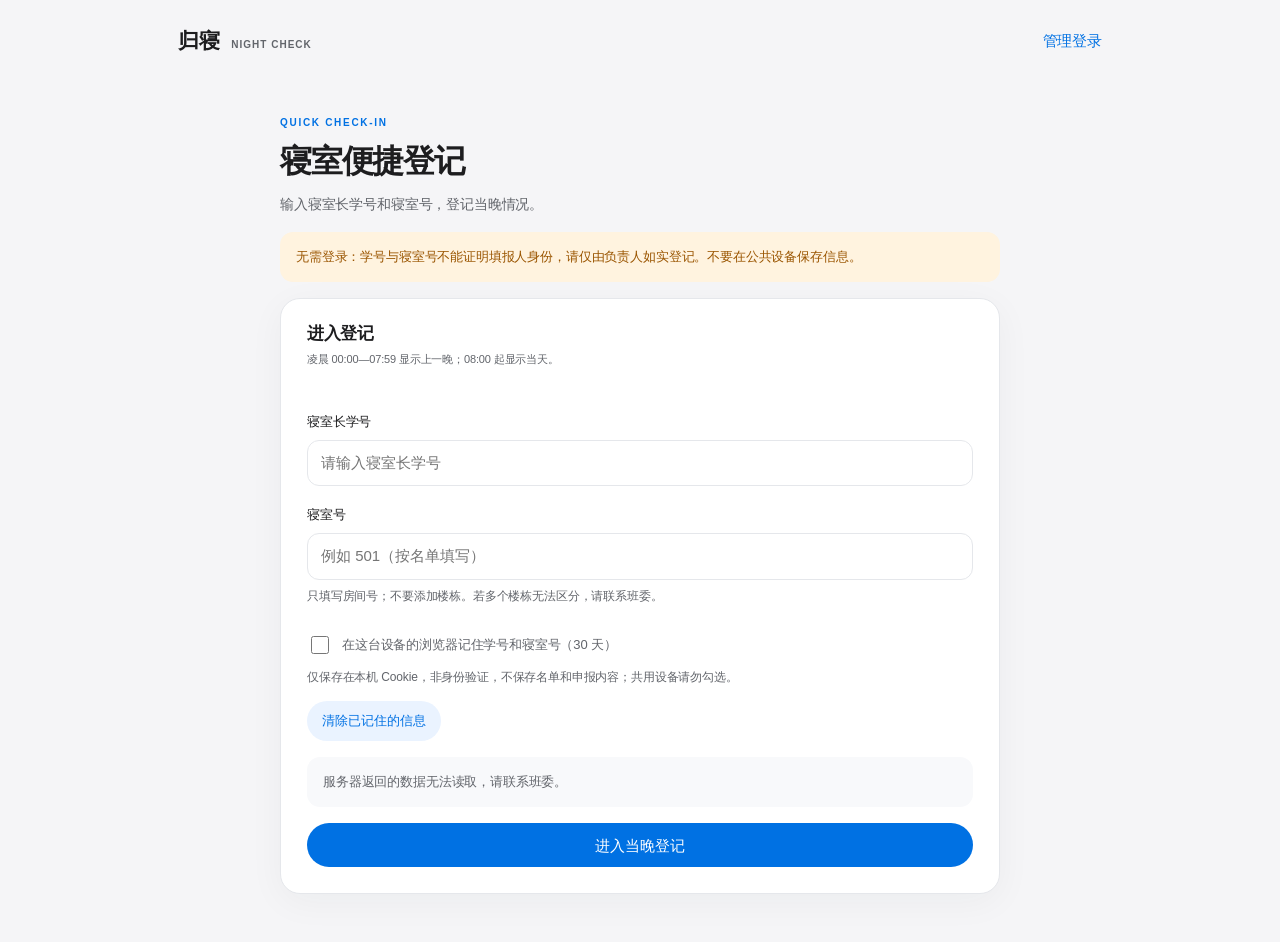
==== public/quick.html @ 96108deb "V2.1 Debug" ====
<!doctype html>
<html lang="zh-CN">
<head>
  <meta charset="utf-8">
  <meta name="viewport" content="width=device-width, initial-scale=1, viewport-fit=cover">
  <meta name="color-scheme" content="light dark">
  <meta name="theme-color" content="#f5f5f7">
  <title>寝室便捷登记 · 归寝</title>
  <link rel="icon" href="data:image/svg+xml,%3Csvg xmlns='http://www.w3.org/2000/svg' viewBox='0 0 64 64'%3E%3Crect width='64' height='64' rx='17' fill='%230071e3'/%3E%3Cpath d='M44 38A19 19 0 0 1 26 16a20 20 0 1 0 24 25 18 18 0 0 1-6-3Z' fill='white'/%3E%3C/svg%3E">
  <link rel="stylesheet" href="assets/app.css">
  <link rel="stylesheet" href="assets/enhancements.css?v=20261031-date0800">
  <link rel="stylesheet" href="assets/quick.css?v=20261031">
  <script src="assets/filing.js?v=20261031" defer></script>
  <script src="assets/quick.js?v=20261031-date0800" defer></script>
</head>
<body>
  <header class="quick-header"><a class="quick-brand" href="./">归寝 <small>NIGHT CHECK</small></a><a href="./">管理登录</a></header>
  <main id="quick-app" class="quick-main" aria-live="polite">
    <div class="boot-screen"><span class="boot-mark">归</span><p>正在准备登记…</p></div>
  </main>
  <footer class="filing-footer" aria-label="网站备案信息" hidden></footer>
  <noscript><p class="noscript">请启用 JavaScript，以便进行寝室登记。</p></noscript>
</body>
</html>
---- public/assets/app.css ----
:root{color-scheme:light;--bg:#f5f5f7;--surface:#fff;--surface-soft:#f8f9fb;--surface-hover:#eff2f6;--text:#1d1d1f;--muted:#62656b;--faint:#767b84;--line:#e5e7eb;--blue:#0071e3;--blue-hover:#0064cb;--blue-soft:#eaf3ff;--green:#18794e;--green-soft:#e9f6ee;--orange:#9a5500;--orange-soft:#fff3df;--red:#bd3238;--red-soft:#fcecef;--purple:#7851a9;--purple-soft:#f1ebfb;--shadow:0 8px 36px rgba(25,35,55,.045);--radius:20px;--sidebar:248px;--font:-apple-system,BlinkMacSystemFont,"SF Pro Display","SF Pro Text","PingFang SC","Microsoft YaHei","Segoe UI",sans-serif}
html[data-theme=dark]{color-scheme:dark;--bg:#101113;--surface:#1c1d20;--surface-soft:#24262a;--surface-hover:#2b2e33;--text:#f5f5f7;--muted:#b4b6bc;--faint:#979ca6;--line:#34363d;--blue:#2997ff;--blue-hover:#5bb0ff;--blue-soft:#132c49;--green:#70d4a1;--green-soft:#17382a;--orange:#f1ba6b;--orange-soft:#3c2c16;--red:#ff9299;--red-soft:#452329;--purple:#c5a5f0;--purple-soft:#332644;--shadow:0 8px 36px rgba(0,0,0,.1)}
@media(prefers-color-scheme:dark){html:not([data-theme=light]){color-scheme:dark;--bg:#101113;--surface:#1c1d20;--surface-soft:#24262a;--surface-hover:#2b2e33;--text:#f5f5f7;--muted:#b4b6bc;--faint:#979ca6;--line:#34363d;--blue:#2997ff;--blue-hover:#5bb0ff;--blue-soft:#132c49;--green:#70d4a1;--green-soft:#17382a;--orange:#f1ba6b;--orange-soft:#3c2c16;--red:#ff9299;--red-soft:#452329;--purple:#c5a5f0;--purple-soft:#332644;--shadow:0 8px 36px rgba(0,0,0,.1)}}
*{box-sizing:border-box}body{margin:0;background:var(--bg);color:var(--text);font-family:var(--font);font-size:15px;line-height:1.65;letter-spacing:-.15px;-webkit-font-smoothing:antialiased}button,input,select,textarea{font:inherit}button,a,input,select,textarea{-webkit-tap-highlight-color:transparent}button,a{touch-action:manipulation}button{cursor:pointer}button:disabled{cursor:not-allowed;opacity:.5}a{color:var(--blue);text-decoration:none}a:hover{text-decoration:underline}button:focus-visible,a:focus-visible{outline:3px solid var(--blue);outline-offset:3px}input:focus,select:focus,textarea:focus{outline:none;border-color:var(--blue);box-shadow:0 0 0 3px color-mix(in srgb,var(--blue) 15%,transparent)}h1,h2,h3,p{margin-top:0}h1{font-size:34px;font-weight:650;line-height:1.25;letter-spacing:-1.2px;margin-bottom:12px}h2{font-size:21px;line-height:1.4;font-weight:650;letter-spacing:-.5px;margin-bottom:8px}h3{font-size:16px;line-height:1.5;font-weight:650;margin-bottom:6px}p{margin-bottom:14px}small{font-size:12px}svg{width:20px;height:20px;fill:none;stroke:currentColor;stroke-width:1.7;stroke-linecap:round;stroke-linejoin:round;flex-shrink:0}hr{border:0;border-top:1px solid var(--line);margin:24px 0}.muted{color:var(--muted)}.caption{font-size:12px;color:var(--muted)}.mono{font-variant-numeric:tabular-nums;font-feature-settings:"tnum";letter-spacing:0}.nowrap{white-space:nowrap}.hidden,[hidden]{display:none!important}.skip-link{position:fixed;top:-100px;left:16px;z-index:100;background:var(--surface);padding:12px 16px;border-radius:12px}.skip-link:focus{top:12px}.boot-screen{min-height:100vh;display:grid;align-content:center;justify-items:center;gap:16px;color:var(--muted)}.boot-mark{display:grid;place-items:center;background:var(--blue);width:60px;height:60px;border-radius:18px;font-size:30px;color:#fff}.noscript{padding:32px}.icon-button{width:44px;height:44px;border:0;border-radius:12px;display:inline-flex;align-items:center;justify-content:center;background:transparent;color:var(--muted)}.icon-button:hover{background:var(--surface-hover);color:var(--text)}.button{display:inline-flex;align-items:center;justify-content:center;gap:8px;min-height:44px;padding:10px 19px;border-radius:999px;border:1px solid transparent;background:var(--blue);color:#fff;font-weight:550;line-height:1.4;transition:background .18s ease,transform .18s ease;white-space:nowrap}.button:hover{background:var(--blue-hover);text-decoration:none}.button:active{transform:scale(.98)}.button.secondary{background:var(--surface);color:var(--text);border-color:var(--line)}.button.secondary:hover{background:var(--surface-hover)}.button.soft{background:var(--blue-soft);color:var(--blue)}.button.soft:hover{filter:brightness(.97)}.button.danger{background:var(--red-soft);color:var(--red)}.button.small{padding:8px 14px;min-height:40px;font-size:13px}.button.full{width:100%}.button svg{width:17px;height:17px}.text-button{min-height:44px;border:0;background:none;color:var(--blue);padding:8px 6px;font-weight:500}.text-button:hover{text-decoration:underline}.button-row{display:flex;align-items:center;gap:10px;flex-wrap:wrap}.button-row.end{justify-content:flex-end}.button-row.spread{justify-content:space-between}.field{display:flex;flex-direction:column;gap:7px;margin-bottom:18px;min-width:0}.field-label{font-size:13px;font-weight:550;color:var(--text)}.input,select,textarea{width:100%;min-height:46px;border:1px solid var(--line);border-radius:12px;background:var(--surface);color:var(--text);padding:10px 13px;transition:box-shadow .15s,border-color .15s}textarea{resize:vertical;min-height:100px}.input[readonly]{background:var(--surface-soft)}.form-grid{display:grid;grid-template-columns:1fr 1fr;gap:0 16px}.form-grid .wide{grid-column:1/-1}.checkbox{display:flex;align-items:flex-start;gap:10px;min-height:44px;padding:10px 0;font-size:13px;color:var(--muted)}.checkbox input{width:18px;height:18px;flex-shrink:0;accent-color:var(--blue);margin-top:2px}.error-box,.notice{padding:14px 16px;border-radius:13px;font-size:13px;margin:16px 0;line-height:1.7}.error-box{background:var(--red-soft);color:var(--red);border:1px solid color-mix(in srgb,var(--red) 14%,transparent)}.notice{background:var(--blue-soft);color:var(--blue)}.notice.neutral{background:var(--surface-soft);color:var(--muted)}.notice.warning{background:var(--orange-soft);color:var(--orange)}.notice p:last-child{margin-bottom:0}.inline-hint{font-size:12px;color:var(--muted);line-height:1.6}.tag{display:inline-flex;align-items:center;gap:5px;white-space:nowrap;padding:4px 9px;border-radius:999px;background:var(--surface-soft);color:var(--muted);font-size:12px;font-weight:500;line-height:1.5}.tag.green{background:var(--green-soft);color:var(--green)}.tag.orange{background:var(--orange-soft);color:var(--orange)}.tag.red{background:var(--red-soft);color:var(--red)}.tag.purple{background:var(--purple-soft);color:var(--purple)}.tag.blue{background:var(--blue-soft);color:var(--blue)}.dot{width:6px;height:6px;background:currentColor;border-radius:50%;display:inline-block}.empty-state{text-align:center;padding:60px 24px;color:var(--muted)}.empty-state svg{width:32px;height:32px;margin-bottom:14px;opacity:.6}.empty-state h3{color:var(--text);margin-bottom:8px}.empty-state p{font-size:13px;max-width:420px;margin:0 auto 18px}.spinner{width:18px;height:18px;border-radius:50%;border:2px solid currentColor;border-right-color:transparent;animation:spin .6s linear infinite;display:inline-block}@keyframes spin{to{transform:rotate(360deg)}}
.auth-page{min-height:100vh;padding:30px 44px;display:flex;flex-direction:column;background:radial-gradient(ellipse at 20% 30%,color-mix(in srgb,var(--blue) 5%,transparent),transparent 55%),var(--bg)}.auth-top{display:flex;align-items:center;justify-content:space-between}.brand{display:flex;gap:11px;align-items:center;color:var(--text);font-size:20px;font-weight:650;letter-spacing:-.6px}.brand-mark{width:38px;height:38px;display:grid;place-items:center;border-radius:12px;background:var(--blue);color:white}.brand-mark svg{width:25px;height:25px;stroke-width:1.8}.brand small{display:block;font-size:10px;font-weight:500;color:var(--muted);letter-spacing:1.6px;line-height:1.2}.auth-content{display:grid;grid-template-columns:minmax(300px,1fr) 430px;gap:80px;align-items:center;max-width:1120px;width:100%;margin:auto;padding:64px 0}.auth-story{max-width:560px}.eyebrow{text-transform:uppercase;letter-spacing:2.2px;font-size:11px;font-weight:650;color:var(--blue);display:flex;align-items:center;gap:8px;margin-bottom:22px}.eyebrow:before{content:"";display:inline-block;width:18px;height:1px;background:currentColor}.auth-story h1{font-size:56px;line-height:1.16;letter-spacing:-2.5px;margin-bottom:24px}.auth-story .lead{color:var(--muted);font-size:16px;max-width:380px;line-height:1.9}.night-illustration{margin:40px 0 12px;width:330px;height:150px;position:relative;display:flex;align-items:flex-end;gap:12px}.building-illustration{width:76px;height:115px;background:color-mix(in srgb,var(--blue) 7%,var(--surface));border:1px solid color-mix(in srgb,var(--blue) 12%,var(--line));border-radius:9px 9px 0 0;display:grid;grid-template-columns:repeat(3,10px);grid-auto-rows:13px;justify-content:center;align-content:start;gap:12px 10px;padding-top:18px}.building-illustration:nth-child(2){height:145px;width:88px;background:var(--surface)}.building-illustration:nth-child(3){height:95px}.window-light{border-radius:2px;background:color-mix(in srgb,var(--blue) 20%,var(--surface));box-shadow:0 0 10px color-mix(in srgb,var(--blue) 3%,transparent)}.window-light.on{background:#eac991}.moon-illustration{position:absolute;right:14px;top:6px;color:var(--blue);transform:rotate(-10deg)}.moon-illustration svg{width:32px;height:32px}.story-footnote{display:flex;align-items:center;gap:7px;font-size:12px;color:var(--muted);margin-top:26px}.story-footnote svg{width:15px;height:15px}.auth-card{padding:34px;border:1px solid var(--line);border-radius:26px;background:var(--surface);box-shadow:var(--shadow)}.auth-card h2{font-size:25px;margin-bottom:7px}.auth-card .intro{font-size:13px;color:var(--muted);margin-bottom:26px}.auth-tabs{display:flex;border-bottom:1px solid var(--line);margin:0 0 24px;gap:24px}.auth-tab{min-height:44px;border:0;background:none;padding:0 1px 12px;color:var(--muted);font-size:13px;position:relative}.auth-tab.active{color:var(--blue);font-weight:600}.auth-tab.active:after{content:"";height:2px;background:var(--blue);position:absolute;bottom:-1px;left:0;right:0;border-radius:2px}.auth-footer{font-size:11px;color:var(--muted);text-align:center;padding:18px 0 2px}.password-wrap{position:relative}.password-wrap .input{padding-right:48px}.password-wrap .icon-button{position:absolute;right:2px;top:1px;width:42px;height:42px}.auth-bottom{display:flex;align-items:center;justify-content:space-between;font-size:11px;color:var(--muted)}
.shell{min-height:100vh}.sidebar{width:var(--sidebar);position:fixed;left:0;top:0;bottom:0;border-right:1px solid var(--line);background:var(--surface);display:flex;flex-direction:column;padding:32px 20px 20px;z-index:25}.sidebar .brand{margin:0 12px 36px}.sidebar-section-label{font-size:10px;letter-spacing:1.5px;color:var(--faint);padding:0 14px;margin:0 0 10px;font-weight:600}.nav-list{display:flex;flex-direction:column;gap:4px}.nav-item{display:flex;align-items:center;gap:12px;min-height:46px;border:0;border-radius:11px;background:none;color:var(--muted);width:100%;text-align:left;padding:11px 14px;font-size:14px;font-weight:500}.nav-item svg{width:19px;height:19px}.nav-item:hover{background:var(--surface-soft);color:var(--text)}.nav-item.active{background:var(--blue-soft);color:var(--blue)}.sidebar-spacer{flex:1}.sidebar-note{margin:24px 12px;color:var(--muted);font-size:11px;line-height:1.8}.sidebar-note strong{display:block;color:var(--text);font-weight:500;margin-bottom:5px}.profile-button{border:1px solid var(--line);background:var(--surface);border-radius:14px;display:flex;align-items:center;gap:10px;width:100%;padding:12px;text-align:left;color:var(--text)}.avatar{width:34px;height:34px;border-radius:50%;background:var(--blue-soft);color:var(--blue);display:grid;place-items:center;font-size:13px;font-weight:650;flex-shrink:0}.profile-info{min-width:0;flex:1}.profile-info strong{font-size:13px;display:block;font-weight:600;overflow:hidden;text-overflow:ellipsis;white-space:nowrap}.profile-info span{display:block;font-size:10px;color:var(--muted)}.topbar{height:84px;margin-left:var(--sidebar);padding:0 40px;display:flex;align-items:center;justify-content:space-between;border-bottom:1px solid var(--line);background:color-mix(in srgb,var(--surface) 80%,transparent);backdrop-filter:blur(16px);-webkit-backdrop-filter:blur(16px)}.topbar-left{display:flex;align-items:center;gap:12px}.topbar-title{font-size:13px;font-weight:550}.topbar-right{display:flex;align-items:center;gap:12px}.clock-chip{font-size:12px;color:var(--muted);display:flex;align-items:center;gap:7px}.clock-chip svg{width:15px;height:15px}.mobile-menu{display:none}.content{margin-left:var(--sidebar);max-width:1600px;padding:38px 40px 56px}.page-header{display:flex;justify-content:space-between;gap:24px;align-items:flex-start;margin-bottom:28px}.page-header .subtitle{font-size:13px;color:var(--muted);margin-bottom:0;max-width:650px}.page-header h1{font-size:30px;letter-spacing:-1px;margin-bottom:10px}.page-kicker{font-size:10px;letter-spacing:1.7px;font-weight:600;color:var(--blue);margin-bottom:10px}.date-control{display:flex;align-items:center;gap:10px;white-space:nowrap}.date-control input{min-height:42px;max-width:158px;font-size:12px;padding:8px 12px;border-radius:10px}.date-control label{font-size:12px;color:var(--muted)}.hero-card{border:1px solid var(--line);background:var(--surface);border-radius:var(--radius);padding:28px 30px;display:flex;align-items:center;justify-content:space-between;gap:20px;margin-bottom:24px;box-shadow:var(--shadow)}.hero-text h2{font-size:22px;margin-bottom:6px}.hero-text p{font-size:13px;color:var(--muted);margin-bottom:0;max-width:650px}.hero-symbol{width:64px;height:64px;display:grid;place-items:center;border-radius:20px;background:var(--blue-soft);color:var(--blue);flex-shrink:0}.hero-symbol svg{width:29px;height:29px}.hero-side{display:flex;align-items:center;gap:22px}.count-display{text-align:right;font-size:34px;line-height:1.1;font-weight:650;letter-spacing:-1px}.count-display small{display:block;font-size:11px;font-weight:400;color:var(--muted);letter-spacing:0;margin-top:9px}.metric-grid{display:grid;grid-template-columns:repeat(5,minmax(0,1fr));gap:14px;margin-bottom:26px}.metric-card{background:var(--surface);border:1px solid var(--line);border-radius:17px;padding:20px;position:relative;box-shadow:var(--shadow)}.metric-label{font-size:12px;color:var(--muted);display:flex;align-items:center;justify-content:space-between;gap:6px}.metric-label svg{width:16px;height:16px;color:var(--faint)}.metric-number{font-size:32px;line-height:1.15;font-weight:650;letter-spacing:-1px;margin:13px 0 10px}.metric-note{font-size:10px;color:var(--muted)}.metric-card.green .metric-number{color:var(--green)}.metric-card.orange .metric-number{color:var(--orange)}.metric-card.red .metric-number{color:var(--red)}.panel{background:var(--surface);border:1px solid var(--line);border-radius:var(--radius);margin-bottom:24px;box-shadow:var(--shadow);overflow:hidden}.panel-header{padding:23px 26px;display:flex;align-items:center;justify-content:space-between;gap:16px}.panel-header h2{font-size:17px;margin:0}.panel-header p{font-size:11px;color:var(--muted);margin:4px 0 0}.panel-body{padding:0 26px 26px}.panel-body.padded{padding-top:22px}.panel-footer{padding:17px 26px;border-top:1px solid var(--line);font-size:11px;color:var(--muted);display:flex;align-items:center;gap:8px;justify-content:space-between}.panel-footer svg{width:14px;height:14px}.table-wrap{overflow:auto;width:100%}table{width:100%;border-collapse:collapse;text-align:left;font-size:12px}th{font-size:10px;font-weight:550;color:var(--muted);background:var(--surface-soft);padding:12px 20px;white-space:nowrap;letter-spacing:.3px}td{padding:17px 20px;border-top:1px solid var(--line);vertical-align:middle}td:first-child,th:first-child{padding-left:26px}td:last-child,th:last-child{padding-right:26px}.person-cell{display:flex;align-items:center;gap:10px}.person-cell strong{font-size:12px;font-weight:550;display:block}.person-cell span{font-size:10px;color:var(--muted);display:block}.person-cell .avatar{width:30px;height:30px;font-size:11px;background:var(--surface-soft);color:var(--muted)}.table-check{width:18px;height:18px;accent-color:var(--blue)}.table-input{min-width:170px;font-size:12px;min-height:40px;padding:8px 11px;border-radius:9px}.status-select{min-width:132px;font-size:12px;min-height:40px;border-radius:9px;padding:7px 10px}.table-actions{display:flex;gap:5px;align-items:center}.progress{height:5px;background:var(--surface-soft);border-radius:5px;overflow:hidden;width:90px;min-width:50px}.progress>span{display:block;height:100%;background:var(--blue);border-radius:5px}.progress-line{display:flex;align-items:center;gap:10px;font-size:10px;color:var(--muted)}.split-grid{display:grid;grid-template-columns:minmax(0,1.55fr) minmax(290px,1fr);gap:24px}.timeline{padding:4px 0 0}.timeline-item{display:flex;gap:13px;padding:13px 0;border-top:1px solid var(--line)}.timeline-item:first-child{border-top:0;padding-top:0}.timeline-mark{width:29px;height:29px;border-radius:50%;display:grid;place-items:center;background:var(--blue-soft);color:var(--blue);flex-shrink:0}.timeline-mark svg{width:14px;height:14px}.timeline-content{min-width:0;flex:1}.timeline-content strong{font-size:12px;font-weight:550;display:block}.timeline-content p{font-size:11px;color:var(--muted);margin:3px 0}.timeline-content time{font-size:10px;color:var(--faint)}.legend{display:flex;gap:15px;align-items:center;flex-wrap:wrap}.legend span{font-size:10px;color:var(--muted);display:flex;align-items:center;gap:5px}.legend .dot.green{color:var(--green)}.legend .dot.orange{color:var(--orange)}.filter-bar{padding:0 26px 20px;display:flex;gap:10px;flex-wrap:wrap;align-items:center}.filter-bar .input{flex:1;min-width:180px;max-width:340px;font-size:12px;min-height:41px}.filter-bar select{width:auto;min-width:140px;font-size:12px;min-height:41px}.section-tabs{display:flex;gap:5px;border-bottom:1px solid var(--line);padding:0 20px;overflow:auto}.section-tab{padding:13px 15px;min-height:47px;white-space:nowrap;border:0;border-bottom:2px solid transparent;background:none;color:var(--muted);font-size:12px}.section-tab.active{border-bottom-color:var(--blue);color:var(--blue);font-weight:600}.task-card{padding:25px 26px;border-bottom:1px solid var(--line)}.task-card:last-child{border-bottom:0}.task-title{display:flex;align-items:center;justify-content:space-between;gap:16px;margin-bottom:14px}.task-title h3{font-size:18px;margin:0}.task-meta{display:flex;align-items:center;gap:12px;flex-wrap:wrap;color:var(--muted);font-size:11px}.member-summary{display:flex;flex-wrap:wrap;gap:8px;margin:16px 0 18px}.member-pill{border:1px solid var(--line);background:var(--surface-soft);padding:7px 11px;border-radius:10px;font-size:11px}.member-pill .dot{margin-right:6px}.member-pill .dot.green{color:var(--green)}.member-pill .dot.orange{color:var(--orange)}.member-pill .dot.red{color:var(--red)}.mobile-mask{display:none}.form-card{max-width:680px;margin:0 auto}.settings-group{padding:24px 26px;border-bottom:1px solid var(--line)}.settings-group:last-child{border-bottom:0}.settings-group>p{font-size:12px;color:var(--muted)}.setting-row{display:flex;align-items:center;justify-content:space-between;gap:20px;padding:16px 0;border-top:1px solid var(--line)}.setting-row:first-of-type{border-top:0}.setting-row h3{font-size:13px;margin-bottom:3px}.setting-row p{font-size:11px;color:var(--muted);margin:0}.detail-list{display:grid;grid-template-columns:125px minmax(0,1fr);gap:12px 16px;font-size:12px}.detail-list dt{color:var(--muted)}.detail-list dd{margin:0;overflow-wrap:anywhere}.code-box{background:var(--surface-soft);border:1px solid var(--line);padding:18px;border-radius:12px;font-family:ui-monospace,SFMono-Regular,Consolas,monospace;font-size:13px;word-break:break-all;white-space:pre-wrap}.code-list{display:grid;grid-template-columns:1fr 1fr;gap:8px}.code-list code{padding:8px 12px;background:var(--surface-soft);border:1px solid var(--line);border-radius:9px;font-size:12px}.check-list{padding:0;list-style:none;margin:0}.check-list li{padding:12px 0;border-top:1px solid var(--line);display:flex;gap:10px;align-items:flex-start;font-size:12px}.check-list li:first-child{border-top:0}.check-list svg{width:16px;height:16px;color:var(--green);margin-top:2px}.footer-note{font-size:10px;color:var(--faint);text-align:center;padding:10px 0}.modal{padding:0;background:var(--surface);color:var(--text);border:1px solid var(--line);border-radius:23px;max-width:540px;width:calc(100% - 32px);max-height:calc(100dvh - 48px);box-shadow:0 24px 100px rgba(0,0,0,.2)}.modal.wide{max-width:860px}.modal::backdrop{background:rgba(12,17,29,.35);backdrop-filter:blur(5px);-webkit-backdrop-filter:blur(5px)}.modal-head{padding:25px 26px 16px;display:flex;justify-content:space-between;align-items:flex-start;gap:16px;position:sticky;top:0;background:var(--surface);z-index:1}.modal-head h2{font-size:22px;margin:0}.modal-head p{font-size:12px;color:var(--muted);margin:6px 0 0}.modal-head .icon-button{margin:-8px -10px 0 0}.modal-body{padding:4px 26px 26px}.modal-foot{display:flex;justify-content:flex-end;gap:10px;padding-top:20px}.modal-busy{pointer-events:none}.toast-stack{position:fixed;bottom:26px;right:26px;z-index:100;display:flex;flex-direction:column;gap:10px;max-width:380px;width:calc(100% - 36px)}.toast{padding:14px 17px;border-radius:14px;background:var(--surface);color:var(--text);border:1px solid var(--line);box-shadow:0 10px 40px rgba(0,0,0,.12);display:flex;gap:10px;align-items:flex-start;font-size:12px;animation:toastIn .2s ease}.toast svg{width:17px;height:17px;color:var(--green);margin-top:1px}.toast.error svg{color:var(--red)}@keyframes toastIn{from{opacity:0;transform:translateY(10px)}to{opacity:1;transform:translateY(0)}}
@media(min-width:1600px){.content{padding-left:56px;padding-right:56px}.topbar{padding-left:56px;padding-right:56px}}
@media(max-width:1180px){:root{--sidebar:220px}.sidebar{padding-left:14px;padding-right:14px}.content{padding:30px 26px 44px}.topbar{padding:0 26px}.metric-grid{gap:10px}.metric-card{padding:17px 15px}.metric-number{font-size:29px}.split-grid{grid-template-columns:1fr}.auth-content{gap:45px;grid-template-columns:minmax(270px,1fr) 410px}.auth-story h1{font-size:47px}}
@media(max-width:860px){.auth-page{padding:24px}.auth-content{grid-template-columns:1fr;gap:28px;max-width:440px;padding:36px 0}.auth-story{text-align:center}.auth-story h1{font-size:36px;letter-spacing:-1.4px;margin-bottom:15px}.auth-story .eyebrow{justify-content:center;margin-bottom:16px}.auth-story .lead{font-size:13px;margin:0 auto}.night-illustration,.story-footnote{display:none}.auth-card{padding:28px}.auth-bottom{justify-content:center;gap:14px;flex-wrap:wrap}.sidebar{transform:translateX(-100%);transition:transform .2s ease;box-shadow:var(--shadow);width:260px}.shell.menu-open .sidebar{transform:translateX(0)}.shell.menu-open .mobile-mask{display:block;position:fixed;inset:0;background:rgba(0,0,0,.28);z-index:24}.topbar{margin-left:0;height:68px;padding:0 20px}.content{margin-left:0;padding:28px 20px 40px}.mobile-menu{display:inline-flex}.topbar-left{gap:6px}.topbar-title{font-size:12px}.clock-chip{font-size:10px}.clock-chip svg{display:none}.topbar-right{gap:4px}.metric-grid{grid-template-columns:repeat(3,minmax(0,1fr))}.metric-card{padding:17px}.page-header{flex-wrap:wrap;gap:16px}.page-header h1{font-size:27px}.page-header .subtitle{font-size:12px}.hero-card{padding:22px}.hero-text h2{font-size:20px}.hero-text p{font-size:12px}.hero-symbol{display:none}.count-display{font-size:29px}.panel-header{padding:21px}.panel-body{padding-left:21px;padding-right:21px}.panel-footer{padding-left:21px;padding-right:21px}.task-card{padding:22px}.filter-bar{padding-left:21px;padding-right:21px}}
@media(max-width:520px){body{font-size:14px}.auth-page{padding:20px}.auth-card{padding:24px;border-radius:22px}.auth-story h1{font-size:32px}.auth-content{padding:28px 0}.brand{font-size:18px}.brand-mark{width:34px;height:34px}.auth-bottom{font-size:10px}.topbar{padding:0 12px}.topbar-title{max-width:120px;white-space:nowrap;overflow:hidden;text-overflow:ellipsis}.clock-chip{display:none}.content{padding:25px 16px 36px}.page-header h1{font-size:26px}.page-header{margin-bottom:23px}.date-control{width:100%;justify-content:space-between}.date-control input{max-width:175px}.hero-card{padding:21px;align-items:flex-start}.hero-side{gap:0}.hero-text h2{font-size:19px}.hero-text p{max-width:240px}.count-display{font-size:26px;min-width:52px}.count-display small{font-size:9px}.metric-grid{grid-template-columns:repeat(2,minmax(0,1fr));gap:10px;margin-bottom:20px}.metric-card{padding:17px}.metric-card:last-child{grid-column:1/-1;display:flex;align-items:center;justify-content:space-between;gap:12px}.metric-card:last-child .metric-number{margin:0;font-size:26px;order:2}.metric-card:last-child .metric-note{display:none}.metric-number{font-size:29px}.metric-label{font-size:11px}.metric-note{font-size:9px}.panel{border-radius:17px;margin-bottom:20px}.panel-header{padding:19px 18px;align-items:flex-start;gap:12px}.panel-header h2{font-size:16px}.panel-header .button{font-size:11px;padding:8px 12px}.panel-body{padding-left:18px;padding-right:18px;padding-bottom:20px}.panel-footer{padding:14px 18px;align-items:flex-start;font-size:10px}.filter-bar{padding-left:18px;padding-right:18px}.form-grid{grid-template-columns:1fr;gap:0}.form-grid .wide{grid-column:auto}.task-title{align-items:flex-start}.task-title h3{font-size:17px}.task-card{padding:20px 18px}.task-meta{gap:8px;font-size:10px}.task-card .button-row .button{font-size:11px;padding:10px 13px}.member-pill{font-size:10px;padding:6px 9px}.modal-head{padding:23px 21px 16px}.modal-head h2{font-size:20px}.modal-body{padding:4px 21px 23px}.modal-foot{gap:8px}.modal-foot .button{padding:10px 16px;font-size:12px}.settings-group{padding:21px 18px}.setting-row{gap:12px}.detail-list{grid-template-columns:90px 1fr;font-size:11px;gap:12px}.code-list{grid-template-columns:1fr}.toast-stack{bottom:18px;right:18px}.button-row.end{justify-content:flex-start}.section-tabs{padding-left:8px;padding-right:8px}.section-tab{padding:12px;font-size:11px}td,th{padding-left:14px;padding-right:14px}td:first-child,th:first-child{padding-left:18px}td:last-child,th:last-child{padding-right:18px}.panel-header .legend{display:none}.setting-row .button{font-size:11px;padding:9px 13px}.metric-grid+.split-grid{gap:0}}
@media(prefers-reduced-motion:reduce){*,*:before,*:after{animation:none!important;transition:none!important;scroll-behavior:auto!important}}
---- public/assets/enhancements.css ----
/* Keep status meaning on labeled icons; values remain readable in neutral ink. */
.metric-card .metric-number,.metric-card.green .metric-number,.metric-card.orange .metric-number,.metric-card.red .metric-number,.count-display{color:var(--text);font-family:inherit;font-variant-numeric:proportional-nums}
.metric-card.green .metric-label svg{color:var(--green)}
.metric-card.orange .metric-label svg{color:var(--orange)}
.metric-card.red .metric-label svg{color:var(--red)}
.event-data{max-width:100%;max-height:22rem;overflow:auto;white-space:pre-wrap;overflow-wrap:anywhere;padding:14px;border:1px solid var(--line);border-radius:12px;background:var(--surface-soft);color:var(--text);font-size:12px;line-height:1.6}
.timeline-content details{margin-top:8px}
.timeline-content summary{cursor:pointer;color:var(--muted)}
.table-wrap .field{margin-top:10px}
.table-wrap input[type=datetime-local]{min-width:180px;max-width:100%;font-size:12px}
.table-wrap .field-label{font-size:11px;color:var(--muted)}
@media(forced-colors:active){.tag,.member-pill,.notice,.metric-card{border:1px solid CanvasText}.dot{border:1px solid CanvasText}}
@media print{.tag,.member-pill,.metric-card{border:1px solid currentColor}.event-data{max-height:none;overflow:visible}}
.date-control{flex-wrap:wrap}
.filing-footer{display:flex;align-items:center;justify-content:center;flex-wrap:wrap;gap:10px 20px;padding:22px 16px;color:var(--muted);font-size:12px;text-align:center}
.filing-footer[hidden]{display:none}
.filing-footer a{display:inline-flex;align-items:center;gap:5px;color:var(--muted);overflow-wrap:anywhere}
.filing-footer img{width:20px;height:20px;object-fit:contain;flex-shrink:0}
.quick-entry-link{text-align:center;border-top:1px solid var(--line);padding-top:18px;margin-top:8px}
.quick-entry-link p{margin:6px 0 0}
---- public/assets/quick.css ----
/* The quick form uses the same theme, typography and controls as the main app. */
.quick-header{display:flex;justify-content:space-between;align-items:center;gap:16px;max-width:980px;margin:auto;padding:24px 28px}
.quick-brand{color:var(--text);font-size:21px;font-weight:650;letter-spacing:-.5px}.quick-brand small{color:var(--muted);font-size:10px;letter-spacing:1px;margin-left:7px}
.quick-main{width:min(100% - 32px,720px);margin:32px auto 48px;min-height:calc(100vh - 220px)}
.quick-main h1{font-size:32px}.quick-main .panel-body{padding-top:20px}.quick-subtitle{color:var(--muted);font-size:14px}
.quick-meta{display:flex;gap:8px;flex-wrap:wrap;margin:18px 0}.quick-meta span{background:var(--surface-soft);border:1px solid var(--line);padding:5px 10px;border-radius:10px;font-size:12px}
.quick-member{padding:18px 0;border-top:1px solid var(--line)}.quick-member:first-child{border-top:0}.quick-member-head{display:flex;justify-content:space-between;align-items:center;gap:12px}.quick-member h3{margin:0}.quick-member .field{margin:14px 0 0}.quick-member .button{margin-top:12px}
.quick-actions{display:flex;flex-wrap:wrap;gap:10px;margin:18px 0}.quick-feedback{margin:12px 0}.quick-inline{display:flex;gap:10px;flex-wrap:wrap;align-items:center}.quick-inline a{font-size:13px}
.quick-details{margin-top:8px;font-size:13px}.quick-details summary{cursor:pointer;color:var(--blue);padding:6px 0}.quick-details[open]{padding:0 12px 12px;border:1px solid var(--line);border-radius:12px}
@media(max-width:520px){.quick-header{padding:20px}.quick-main{margin:18px auto 32px}.quick-main h1{font-size:27px}.quick-actions .button{width:100%}}
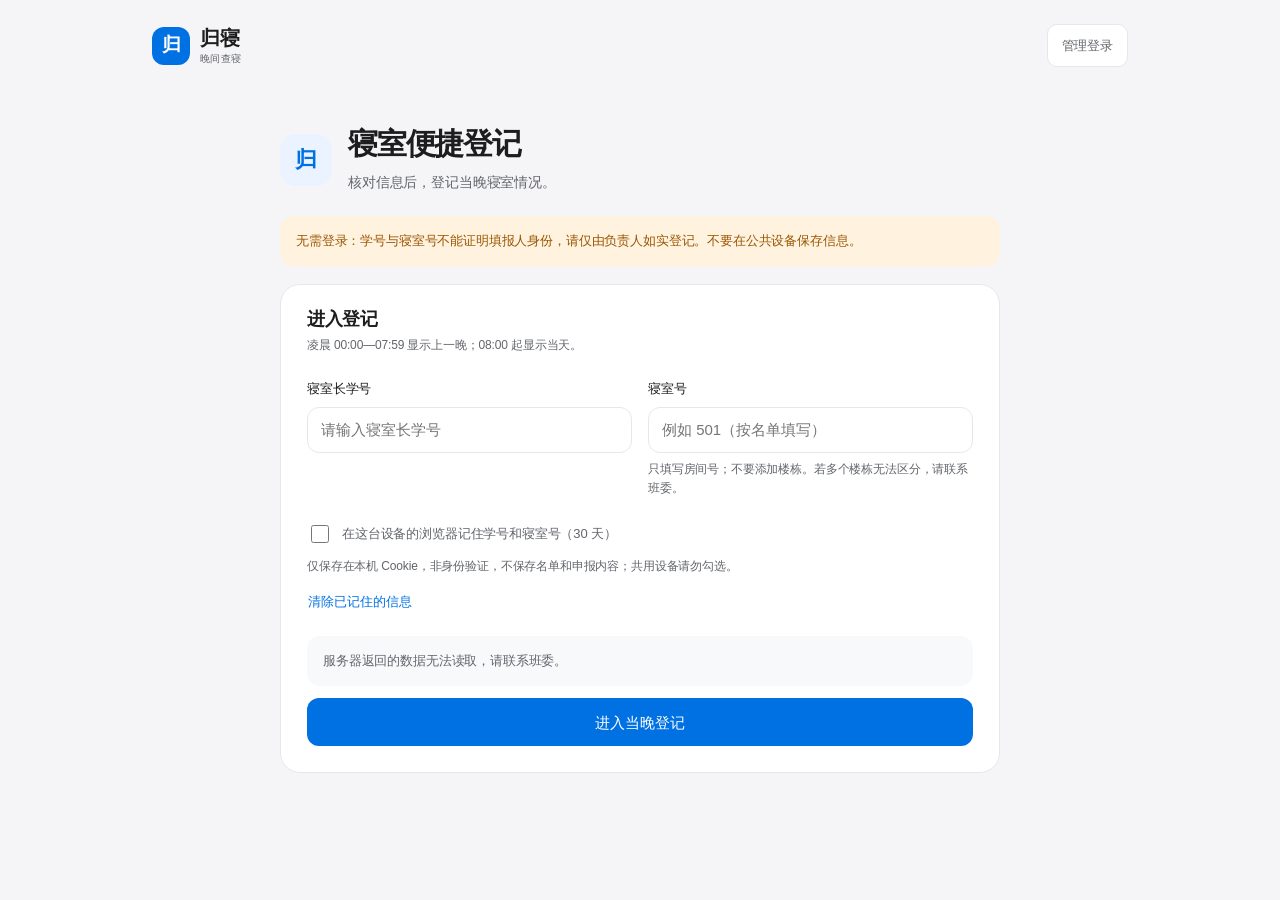
==== commit 0ebbe1b7: "V3.0 新增年级管理" ====
--- a/public/quick.html
+++ b/public/quick.html
@@ -8,13 +8,13 @@
   <title>寝室便捷登记 · 归寝</title>
   <link rel="icon" href="data:image/svg+xml,%3Csvg xmlns='http://www.w3.org/2000/svg' viewBox='0 0 64 64'%3E%3Crect width='64' height='64' rx='17' fill='%230071e3'/%3E%3Cpath d='M44 38A19 19 0 0 1 26 16a20 20 0 1 0 24 25 18 18 0 0 1-6-3Z' fill='white'/%3E%3C/svg%3E">
   <link rel="stylesheet" href="assets/app.css">
-  <link rel="stylesheet" href="assets/enhancements.css?v=20261031-date0800">
-  <link rel="stylesheet" href="assets/quick.css?v=20261031">
+  <link rel="stylesheet" href="assets/enhancements.css?v=20261101-grade1">
+  <link rel="stylesheet" href="assets/quick.css?v=20261101-grade1">
   <script src="assets/filing.js?v=20261031" defer></script>
-  <script src="assets/quick.js?v=20261031-date0800" defer></script>
+  <script src="assets/quick.js?v=20261101-grade1" defer></script>
 </head>
 <body>
-  <header class="quick-header"><a class="quick-brand" href="./">归寝 <small>NIGHT CHECK</small></a><a href="./">管理登录</a></header>
+  <header class="quick-header"><a class="quick-brand" href="./"><span class="quick-brand-icon" aria-hidden="true">归</span><span>归寝<small>晚间查寝</small></span></a><a class="quick-admin-link" href="./">管理登录</a></header>
   <main id="quick-app" class="quick-main" aria-live="polite">
     <div class="boot-screen"><span class="boot-mark">归</span><p>正在准备登记…</p></div>
   </main>
--- a/public/assets/enhancements.css
+++ b/public/assets/enhancements.css
@@ -18,3 +18,14 @@
 .filing-footer img{width:20px;height:20px;object-fit:contain;flex-shrink:0}
 .quick-entry-link{text-align:center;border-top:1px solid var(--line);padding-top:18px;margin-top:8px}
 .quick-entry-link p{margin:6px 0 0}
+
+/* Keep refresh and date actions aligned with the surrounding controls. */
+.sync-button{display:inline-flex;align-items:center;justify-content:center;gap:7px;min-height:40px;padding:8px 13px;border:1px solid var(--line);border-radius:10px;background:var(--surface);color:var(--text);font-size:12px;font-weight:550;white-space:nowrap}
+.sync-button svg{width:16px;height:16px}.sync-button:hover{background:var(--surface-hover)}.sync-button:focus-visible{outline:3px solid var(--blue);outline-offset:3px}
+.date-control{align-items:center;justify-content:flex-end;gap:8px}.date-control input{min-height:40px}.date-control .button{border-radius:10px;min-height:40px;white-space:nowrap}
+@media(max-width:520px){.date-control{justify-content:flex-start}.date-control label{flex-basis:100%}.date-control input{flex:1;min-width:0;max-width:none}.date-control .button{flex:none}.sync-button{padding:8px 10px}.sync-button svg{width:15px;height:15px}}
+@media(min-width:861px){.date-control{flex:0 0 auto;flex-wrap:nowrap}}
+@media(min-width:861px) and (max-width:1100px){.page-header{flex-wrap:wrap}}
+.page-controls{display:flex;align-items:flex-end;justify-content:flex-end;gap:12px;flex-wrap:wrap}.class-filter{display:flex;align-items:center;gap:8px;color:var(--muted);font-size:12px;white-space:nowrap}.class-filter select{width:auto;min-width:145px;min-height:40px;font-size:12px;border-radius:10px}
+@media(max-width:860px){.page-controls{width:100%;justify-content:flex-start}}
+@media(max-width:520px){.class-filter{width:100%}.class-filter span{width:64px}.class-filter select{flex:1;min-width:0}.page-controls{gap:12px}}
--- a/public/assets/quick.css
+++ b/public/assets/quick.css
@@ -1,10 +1,35 @@
-/* The quick form uses the same theme, typography and controls as the main app. */
-.quick-header{display:flex;justify-content:space-between;align-items:center;gap:16px;max-width:980px;margin:auto;padding:24px 28px}
-.quick-brand{color:var(--text);font-size:21px;font-weight:650;letter-spacing:-.5px}.quick-brand small{color:var(--muted);font-size:10px;letter-spacing:1px;margin-left:7px}
-.quick-main{width:min(100% - 32px,720px);margin:32px auto 48px;min-height:calc(100vh - 220px)}
-.quick-main h1{font-size:32px}.quick-main .panel-body{padding-top:20px}.quick-subtitle{color:var(--muted);font-size:14px}
-.quick-meta{display:flex;gap:8px;flex-wrap:wrap;margin:18px 0}.quick-meta span{background:var(--surface-soft);border:1px solid var(--line);padding:5px 10px;border-radius:10px;font-size:12px}
-.quick-member{padding:18px 0;border-top:1px solid var(--line)}.quick-member:first-child{border-top:0}.quick-member-head{display:flex;justify-content:space-between;align-items:center;gap:12px}.quick-member h3{margin:0}.quick-member .field{margin:14px 0 0}.quick-member .button{margin-top:12px}
-.quick-actions{display:flex;flex-wrap:wrap;gap:10px;margin:18px 0}.quick-feedback{margin:12px 0}.quick-inline{display:flex;gap:10px;flex-wrap:wrap;align-items:center}.quick-inline a{font-size:13px}
-.quick-details{margin-top:8px;font-size:13px}.quick-details summary{cursor:pointer;color:var(--blue);padding:6px 0}.quick-details[open]{padding:0 12px 12px;border:1px solid var(--line);border-radius:12px}
-@media(max-width:520px){.quick-header{padding:20px}.quick-main{margin:18px auto 32px}.quick-main h1{font-size:27px}.quick-actions .button{width:100%}}
+/* A compact, readable check-in flow that shares the main app's theme tokens. */
+.quick-header{display:flex;justify-content:space-between;align-items:center;gap:16px;max-width:1040px;margin:auto;padding:24px 32px}
+.quick-brand{display:inline-flex;align-items:center;gap:10px;color:var(--text);font-size:20px;font-weight:650;line-height:1.2;letter-spacing:-.4px}
+.quick-brand:hover{text-decoration:none}.quick-brand small{display:block;color:var(--muted);font-size:10px;font-weight:500;letter-spacing:.4px;margin-top:3px}
+.quick-brand-icon{display:grid;place-items:center;width:38px;height:38px;border-radius:12px;background:var(--blue);color:#fff;font-size:19px}
+.quick-admin-link{color:var(--muted);font-size:13px;font-weight:550;padding:10px 14px;border:1px solid var(--line);border-radius:10px;background:var(--surface)}
+.quick-admin-link:hover{color:var(--text);background:var(--surface-hover);text-decoration:none}
+.quick-main{width:min(100% - 32px,720px);margin:34px auto 54px;min-height:calc(100vh - 220px)}
+.quick-main h1{font-size:30px;line-height:1.25;margin:0 0 8px}.quick-subtitle{color:var(--muted);font-size:14px;margin:0}
+.quick-heading{display:flex;align-items:center;gap:16px;margin:0 0 22px}.quick-heading-mark{display:grid;place-items:center;flex:none;width:52px;height:52px;border-radius:16px;background:var(--blue-soft);color:var(--blue);font-size:22px;font-weight:650}
+.quick-task-header{padding-bottom:4px}.quick-overline{color:var(--blue);font-size:12px;font-weight:650;margin:0 0 7px}
+.quick-main>.notice.warning{margin:0 0 18px}.quick-task-header .notice.warning{margin:18px 0 0}
+.quick-main .panel{box-shadow:none;border-radius:20px}.quick-main .panel-header{padding:22px 26px 0}.quick-main .panel-header h2{font-size:18px}.quick-main .panel-header p{font-size:12px;line-height:1.65}
+.quick-main .panel-body{padding-top:22px}.quick-entry-fields{display:grid;grid-template-columns:1fr 1fr;gap:16px}.quick-entry-fields .field{margin-bottom:4px}
+.quick-entry-form .checkbox{margin-top:10px}.quick-entry-form>.inline-hint{margin:0}.quick-inline{display:flex;gap:10px;flex-wrap:wrap;align-items:center;margin:8px 0 16px}.quick-inline .button{padding-left:0;padding-right:0;min-height:36px;background:transparent}.quick-inline .button:hover{background:transparent;text-decoration:underline}
+.quick-entry-form>.button.full{border-radius:12px;min-height:48px}
+.quick-meta{display:flex;gap:8px;flex-wrap:wrap;margin:18px 0 0}.quick-meta span{background:var(--surface);border:1px solid var(--line);padding:6px 10px;border-radius:9px;font-size:12px;color:var(--muted)}
+.quick-actions{display:flex;flex-wrap:wrap;gap:10px;margin:18px 0 20px}.quick-actions .button{border-radius:11px;min-height:42px}
+.quick-feedback:empty{display:none}.quick-feedback:not(:empty){margin:12px 0}.quick-feedback .notice,.quick-feedback .error-box{margin:0}
+.quick-bulk{display:flex;align-items:center;justify-content:space-between;gap:16px;padding:16px 18px;background:var(--blue-soft);border-radius:14px;margin-bottom:8px}
+.quick-bulk strong{display:block;font-size:14px}.quick-bulk p{color:var(--muted);font-size:12px;margin:3px 0 0}.quick-bulk .button{border-radius:10px;flex:none;background:var(--surface);border-color:var(--line);color:var(--blue)}
+.quick-member{display:grid;grid-template-columns:minmax(120px,1fr) minmax(220px,1.4fr);gap:10px 20px;padding:21px 0;border-bottom:1px solid var(--line)}
+.quick-member-head{display:flex;justify-content:space-between;align-items:center;gap:12px;min-width:0}.quick-member h3{font-size:16px;margin:0;overflow-wrap:anywhere}.quick-member .field{margin:0}.quick-member>.field~.field,.quick-member>.quick-details,.quick-member>.inline-hint{grid-column:2}
+.quick-member .button{grid-column:2;justify-self:start;margin:0;border-radius:10px}.quick-member select{min-height:44px}.quick-member .tag{white-space:normal;text-align:right}
+.quick-details{font-size:13px}.quick-details summary{cursor:pointer;color:var(--blue);padding:6px 0}.quick-details[open]{padding:0 12px 12px;border:1px solid var(--line);border-radius:12px}.quick-details .field{margin-top:12px}
+.quick-submit{display:flex;align-items:center;justify-content:space-between;gap:16px;margin-top:18px}.quick-submit .checkbox{margin:0}.quick-submit .button{border-radius:11px;min-height:46px}
+@media(max-width:600px){
+  .quick-header{padding:18px 16px}.quick-main{margin:22px auto 40px}.quick-main h1{font-size:26px}.quick-heading{align-items:flex-start;gap:13px;margin-bottom:18px}.quick-heading-mark{width:44px;height:44px;border-radius:14px;font-size:19px}
+  .quick-entry-fields{grid-template-columns:1fr;gap:14px}.quick-main .panel-header{padding:20px 18px 0}.quick-main .panel-body{padding:20px 18px 22px}
+  .quick-actions .button{flex:1 1 0;min-width:120px}.quick-bulk{padding:14px;gap:12px}.quick-bulk p{max-width:200px}.quick-bulk .button{padding:8px 12px;font-size:13px}
+  .quick-member{grid-template-columns:1fr;gap:10px;padding:18px 0}.quick-member>.field~.field,.quick-member>.quick-details,.quick-member>.inline-hint,.quick-member .button{grid-column:1}.quick-member .button{width:100%}
+  .quick-submit{align-items:stretch;flex-direction:column;gap:8px}.quick-submit .button{width:100%}
+}
+@media(max-width:350px){.quick-bulk{align-items:flex-start;flex-direction:column}.quick-actions .button{flex-basis:100%}}
+.quick-class{display:block;margin-top:3px;color:var(--muted);font-size:12px}
